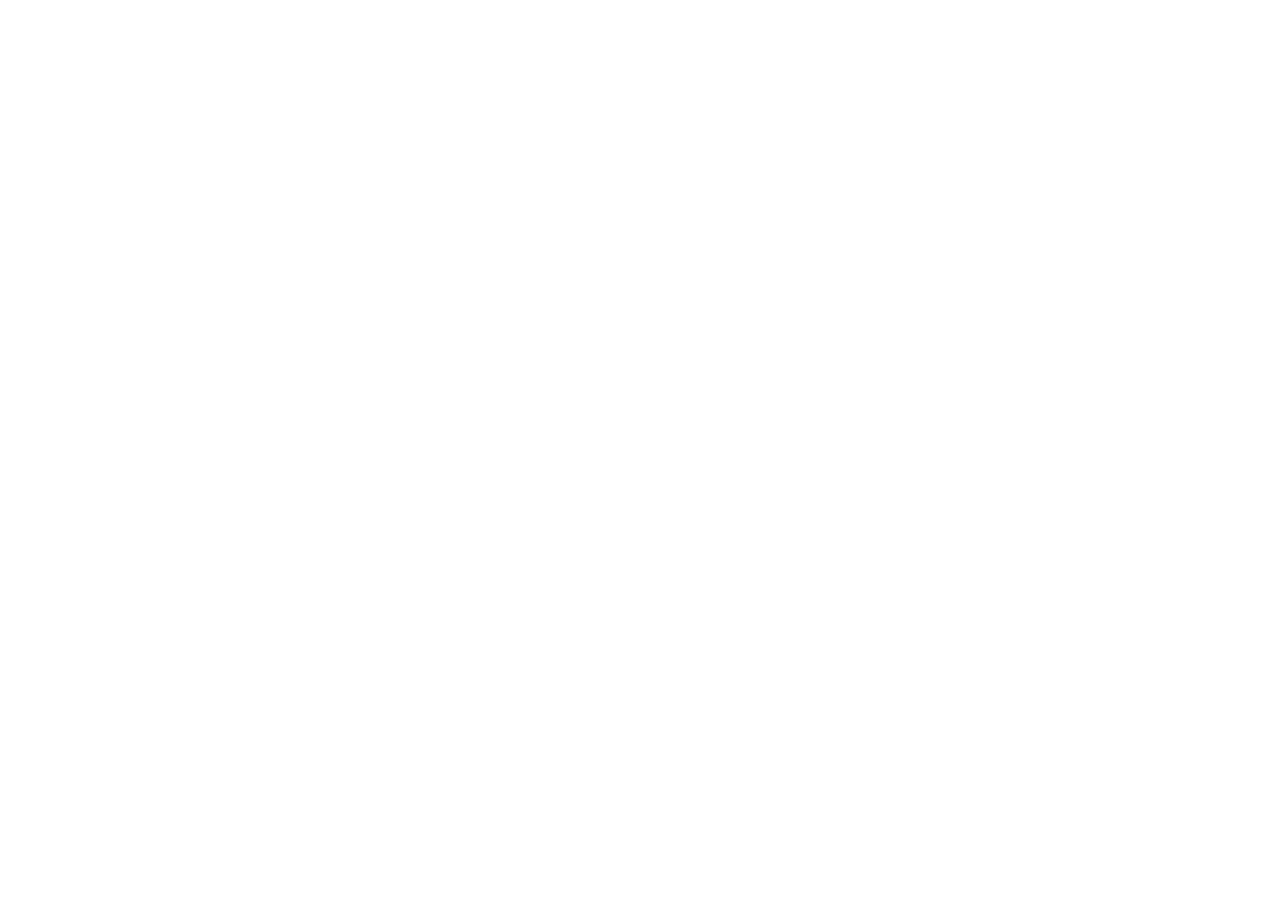
==== about.html @ 9e3078c4 "feefds" ====
<!DOCTYPE html>
<html lang="en">
<head>
    <meta charset="UTF-8">
    <meta http-equiv="X-UA-Compatible" content="IE=edge">
    <meta name="viewport" content="width=device-width, initial-scale=1.0">
    <title>about</title>
</head>
<body>
    <header></header>
    <main></main>
    <footer></footer>
</body>
</html>
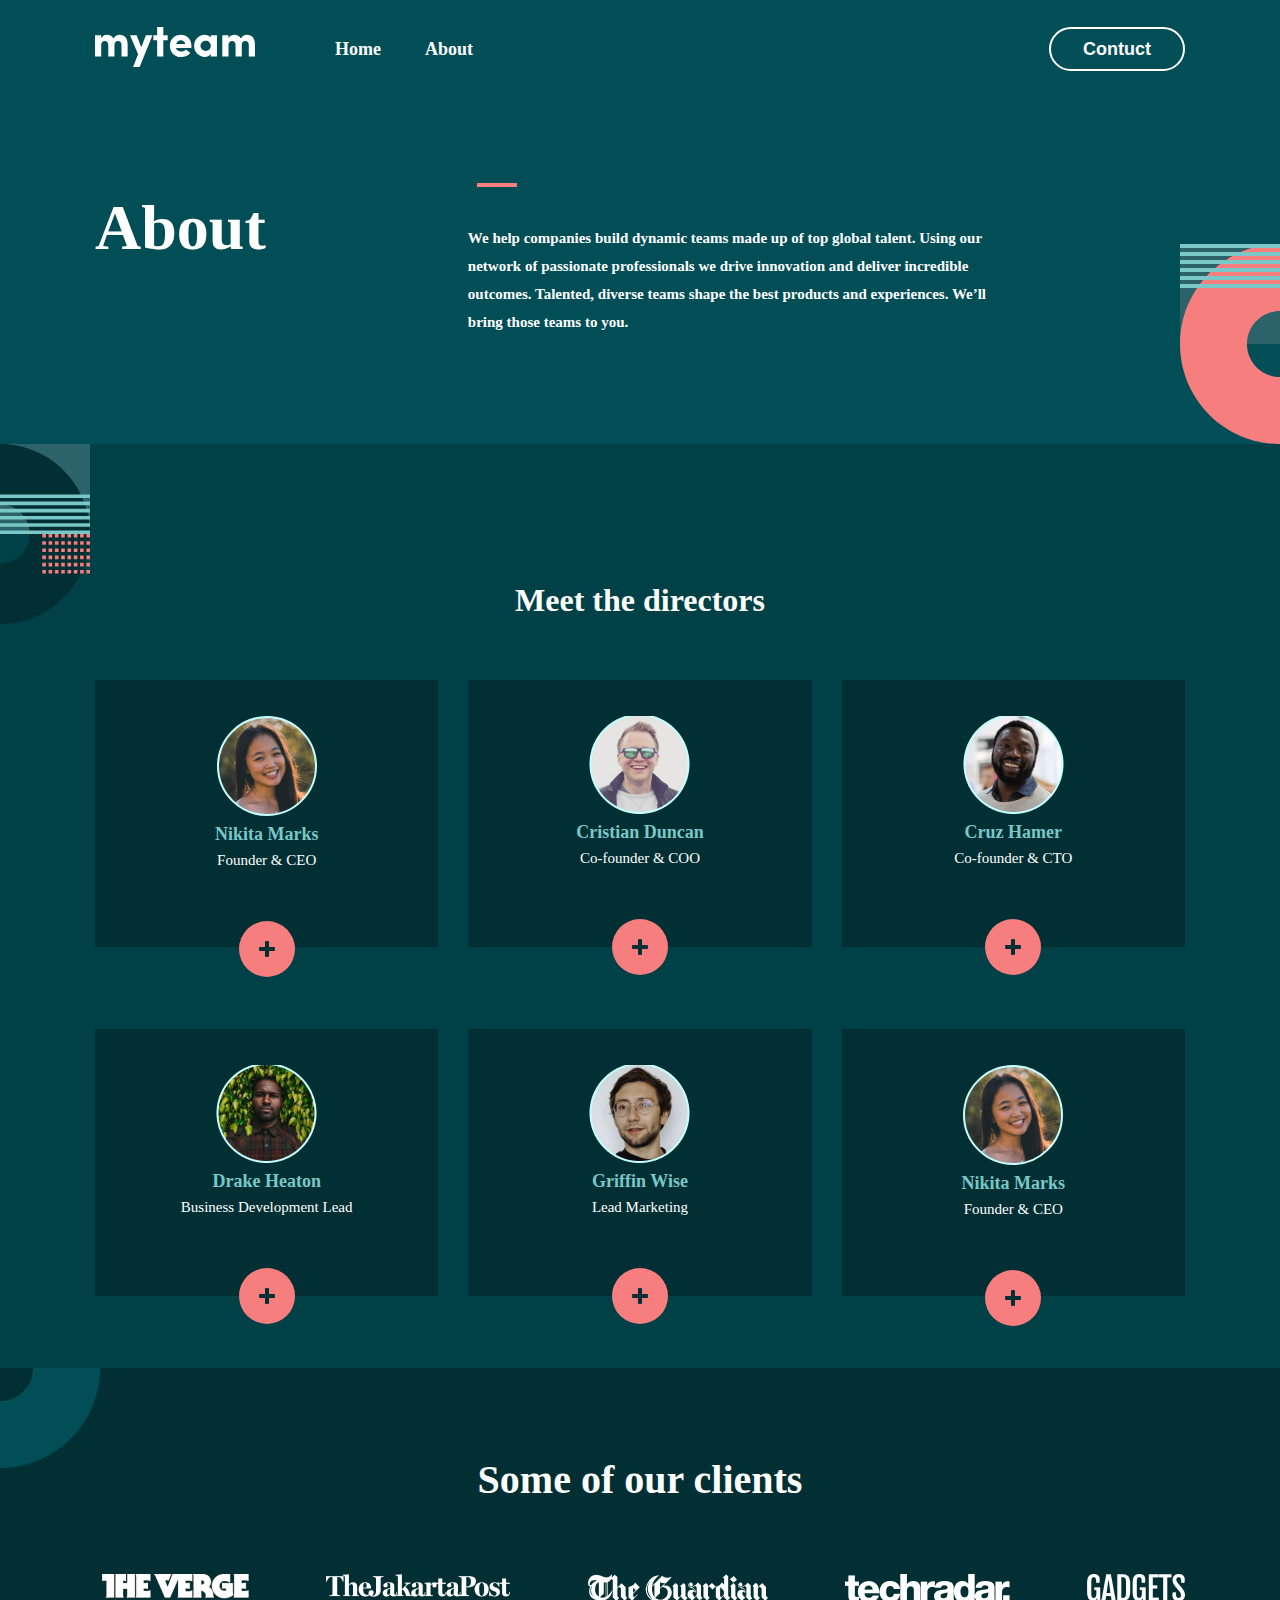
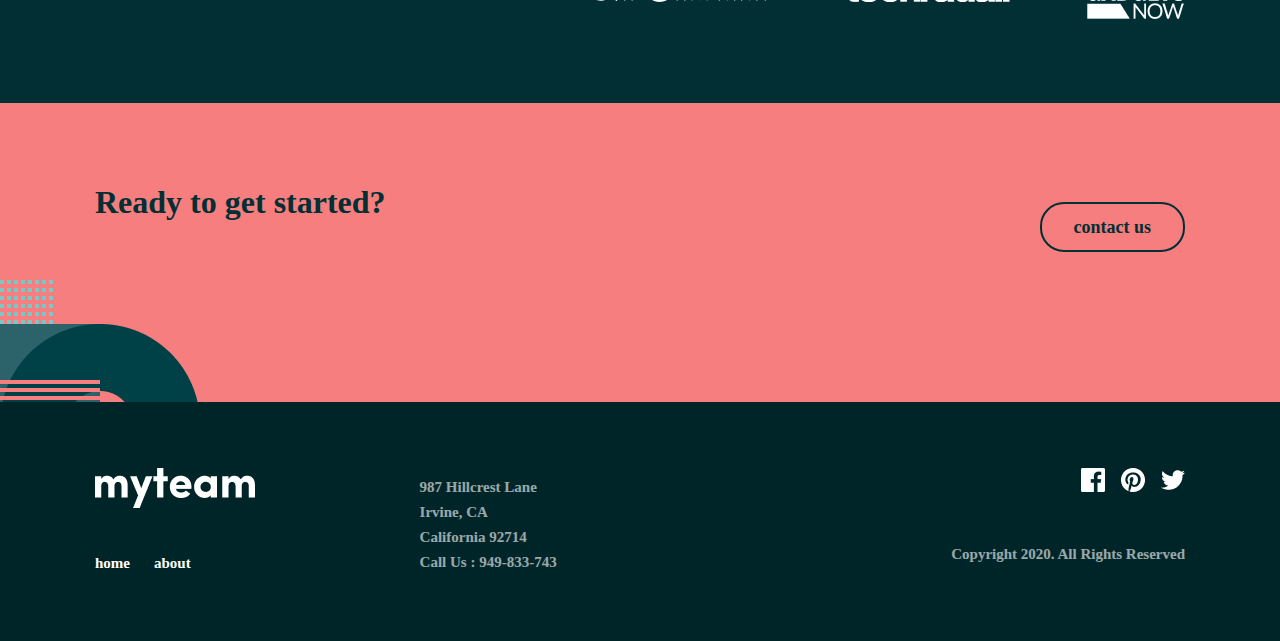
==== commit 802088e7: "f" ====
--- a/about.html
+++ b/about.html
@@ -1,14 +1,161 @@
 <!DOCTYPE html>
 <html lang="en">
-<head>
-    <meta charset="UTF-8">
-    <meta http-equiv="X-UA-Compatible" content="IE=edge">
-    <meta name="viewport" content="width=device-width, initial-scale=1.0">
+  <head>
+    <meta charset="UTF-8" />
+    <meta http-equiv="X-UA-Compatible" content="IE=edge" />
+    <meta name="viewport" content="width=device-width, initial-scale=1.0" />
     <title>about</title>
-</head>
-<body>
-    <header></header>
-    <main></main>
-    <footer></footer>
-</body>
-</html>+    <link rel="stylesheet" href="./css/about.css" />
+  </head>
+  <body>
+    <header>
+      <nav id="navbar">
+        <div class="container">
+          <div class="top-nav">
+            <div class="links">
+              <div class="logo">
+                <a href="./index.html">
+                  <img src="./images/home/myteam.svg" alt=""
+                /></a>
+              </div>
+              <div class="link-content">
+                <a href="./index.html">Home</a>
+                <a href="./about.html">About</a>
+              </div>
+            </div>
+            <button><a href="./contact.html">Contuct</a></button>
+            <span style="font-size: 30px; cursor: pointer" onclick="openNav()"
+              >&#9776;</span
+            >
+          </div>
+
+          <!-- toggle ------ -->
+          <div id="myNav" class="overlay">
+            <a href="javascript:void(0)" class="closebtn" onclick="closeNav()"
+              >&times;</a
+            >
+            <div class="overlay-content">
+              <a href="./index.html">Home</a>
+              <a href="./about.html">About</a>
+              <button><a href="./contact.html">Contuct</a></button>
+            </div>
+          </div>
+        </div>
+      </nav>
+      <section id="home">
+        <div class="container">
+          <div class="hero">
+            <div class="bord"></div>
+            <h1>About</h1>
+            <h5>
+              We help companies build dynamic teams made up of top global
+              talent. Using our network of passionate professionals we drive
+              innovation and deliver incredible outcomes. Talented, diverse
+              teams shape the best products and experiences. We’ll bring those
+              teams to you.
+            </h5>
+          </div>
+        </div>
+      </section>
+    </header>
+    <main>
+      <section>
+        <div class="container">
+          <div class="meet">
+            <h1>Meet the directors</h1>
+          </div>
+          <div class="img-card">
+            <div class="card">
+              <img class="bosh" src="./images/about/user-nikita.svg" alt="" />
+              <h5>Nikita Marks</h5>
+              <p>Founder & CEO</p>
+              <img class="pil" src="./images/about/pulid.svg" alt="" />
+            </div>
+            <div class="card">
+              <img src="./images/about/Oval.png" alt="" />
+              <h5>Cristian Duncan</h5>
+              <p>Co-founder & COO</p>
+              <img class="pil" src="./images/about/pulid.svg" alt="" />
+            </div>
+            <div class="card">
+              <img src="./images/about/Oval (1).png" alt="" />
+              <h5>Cruz Hamer</h5>
+              <p>Co-founder & CTO</p>
+              <img class="pil" src="./images/about/pulid.svg" alt="" />
+            </div>
+            <div class="card">
+              <img src="./images/about/Oval (2).png" alt="" />
+              <h5>Drake Heaton</h5>
+              <p>Business Development Lead</p>
+              <img class="pil" src="./images/about/pulid.svg" alt="" />
+            </div>
+            <div class="card">
+              <img src="./images/about/Oval (3).png" alt="" />
+              <h5>Griffin Wise</h5>
+              <p>Lead Marketing</p>
+              <img class="pil" src="./images/about/pulid.svg" alt="" />
+            </div>
+            <div class="card">
+              <img src="./images/about/user-nikita.svg" alt="" />
+              <h5>Nikita Marks</h5>
+              <p>Founder & CEO</p>
+              <img class="pil" src="./images/about/pulid.svg" alt="" />
+            </div>
+          </div>
+        </div>
+      </section>
+      <section id="some">
+        <div class="container">
+          <div class="some">
+            <h1>Some of our clients</h1>
+          </div>
+          <div class="logatip">
+            <div class="s">
+              <img src="./images/about/Object (5).png" alt="" />
+            </div>
+            <div><img src="./images/about/Object (1).png" alt="" /></div>
+            <div><img src="./images/about/Object (2).png" alt="" /></div>
+            <div><img src="./images/about/Object (3).png" alt="" /></div>
+            <div><img src="./images/about/Object (4).png" alt="" /></div>
+          </div>
+        </div>
+      </section>
+      <section id="redy">
+        <div class="container but">
+          <div><h1>Ready to get started?</h1></div>
+          <div class="pad"><button>contact us</button></div>
+        </div>
+      </section>
+    </main>
+    <footer>
+      <div class="container">
+        <div class="footer">
+          <div class="my">
+            <div class="left">
+              <div>
+                <img src="./images/about/myteam (2).png" alt="" />
+              </div>
+              <div class="fot-cont">
+                <h5>home</h5>
+                <h5>about</h5>
+              </div>
+            </div>
+            <div class="call">
+              <ul>
+                <li><p>987 Hillcrest Lane</p></li>
+                <li><p>Irvine, CA</p></li>
+                <li><p>California 92714</p></li>
+                <li><p>Call Us : 949-833-743</p></li>
+              </ul>
+            </div>
+            <div class="right">
+              <img src="./images/about/fzb.png" alt="" />
+              <h5>Copyright 2020. All Rights Reserved</h5>
+            </div>
+          </div>
+        </div>
+      </div>
+    </footer>
+    <script src="./js/main.js"></script>
+  </body>
+</html>
--- a/css/about.css
+++ b/css/about.css
@@ -0,0 +1,468 @@
+@import "./global.css";
+
+#navbar {
+  position: fixed;
+  z-index: 2;
+  width: 100%;
+  background: #014e56;
+  transition: 0.3s;
+}
+
+/* shrink------ */
+nav {
+  padding: 27px 0;
+}
+
+.navbar-shrink {
+  padding: 8px 0;
+  transition: 0.4s;
+  box-shadow: 0 -8px 0 10px rgb(221, 255, 214);
+}
+
+/* ----- */
+.top-nav {
+  display: flex;
+  justify-content: space-between;
+  align-items: center;
+}
+.links {
+  display: flex;
+  align-items: center;
+  gap: 60px;
+}
+.link-content a {
+  font-weight: 600;
+  font-size: 18px;
+  line-height: 28px;
+  color: #ffffff;
+  padding: 0 20px;
+}
+.top-nav button {
+  border: 0;
+
+  background-color: transparent;
+}
+.top-nav button a {
+  font-weight: 600;
+  font-size: 18px;
+  line-height: 28px;
+  color: white;
+  padding: 10px 32px;
+  border: 2px solid #ffffff;
+  border-radius: 24px;
+}
+.top-nav a:hover {
+  color: #f67e7e;
+}
+.link-content,
+.top-nav button {
+  display: none;
+}
+.top-nav span {
+  color: white;
+}
+/* navbar responsive */
+
+.overlay {
+  height: 100%;
+  width: 0;
+  position: fixed;
+  z-index: 1;
+  top: 0;
+  left: 0;
+  background-color: rgba(0, 0, 0, 0.9);
+  overflow-x: hidden;
+  transition: 0.5s;
+}
+
+.overlay-content {
+  position: relative;
+  top: 70px;
+  width: 100%;
+  text-align: center;
+  margin-top: 30px;
+}
+
+.overlay a {
+  padding: 20px 0;
+  text-decoration: none;
+  font-size: 36px;
+  color: #f67e7e;
+  display: block;
+  transition: 0.3s;
+}
+.overlay button {
+  background-color: transparent;
+  border: 0;
+}
+
+.overlay a:hover,
+.overlay a:focus {
+  color: white;
+  text-shadow: 1px 1px 2px black, 0 0 25px blue, 0 0 5px darkblue;
+  text-decoration: underline;
+  padding: 15px;
+}
+
+.overlay .closebtn {
+  position: absolute;
+  top: 15px;
+  right: 45px;
+  font-size: 45px;
+  color: red;
+}
+
+/* ------toggle--end---- */
+
+/* ------------------------media--------- */
+@media (min-width: 900px) {
+  .link-content,
+  .top-nav button {
+    display: block;
+  }
+  .top-nav span {
+    display: none;
+  }
+}
+
+/* home */
+#home {
+  background: #014e56;
+  background-image: url(../images/about/Mask.png);
+  background-image: url(../images/about/Group\ 8.svg);
+  background-repeat: no-repeat;
+  background-position: 100% 100%;
+  padding-top: 100px;
+}
+.hero {
+  text-align: center;
+}
+
+.hero h1 {
+  font-family: "Livvic";
+  font-style: normal;
+  font-weight: 700;
+  font-size: 64px;
+  line-height: 56px;
+  color: #ffffff;
+  padding-top: 100px;
+}
+.hero h5 {
+  font-family: "Livvic";
+  font-style: normal;
+  font-weight: 600;
+  font-size: 15px;
+  line-height: 28px;
+  color: #ffffff;
+  margin-top: 16px;
+  padding-bottom: 108px;
+}
+.bord {
+  border: 2px solid#F67E7E;
+  transform: rotate(-90deg);
+  height: 40px;
+  display: none;
+}
+@media (min-width: 750px) {
+  .hero h5 {
+    width: 45%;
+    margin: auto;
+    margin-top: 24px;
+  }
+  #home {
+    background-image: url(../images/about/Group\ sv.svg);
+  }
+}
+@media (min-width: 1000px) {
+  .hero {
+    position: relative;
+    display: flex;
+    justify-content: space-between;
+    gap: 30px;
+  }
+  .hero h5 {
+    text-align: left;
+    width: 50%;
+    padding-top: 100px;
+  }
+  .bord {
+    position: absolute;
+    left: 400px;
+    top: 65px;
+    display: block;
+  }
+}
+/* main */
+main {
+  background: #004047;
+  background-image: url(../images/about/bur.png);
+  background-repeat: no-repeat;
+  background-size: 90px;
+}
+.img-card {
+  padding-bottom: 20px;
+}
+
+.meet h1 {
+  padding-top: 140px;
+  font-family: "Livvic";
+  font-style: normal;
+  font-weight: 700;
+  font-size: 32px;
+  line-height: 32px;
+  text-align: center;
+  color: #ffffff;
+  margin-bottom: 64px;
+}
+.card .pil {
+  margin-bottom: -90px;
+  border-radius: 50%;
+  padding: 20px;
+  background-color: #f67e7e;
+}
+.card h5 {
+  font-family: "Livvic";
+  font-style: normal;
+  font-weight: 700;
+  font-size: 18px;
+  line-height: 28px;
+  text-align: center;
+  color: #79c8c7;
+}
+.card p {
+  font-family: "Livvic";
+  font-size: 15px;
+  line-height: 25px;
+  text-align: center;
+  color: #ffffff;
+}
+
+.card {
+  background: #012f34;
+  padding: 36px 0 56px;
+  text-align: center;
+  margin-bottom: 52px;
+  cursor: pointer;
+}
+@media (min-width: 750px) {
+  .img-card {
+    display: grid;
+    grid-template-columns: repeat(2, 1fr);
+    grid-gap: 30px;
+  }
+  main {
+    background-image: url(../images/about/man.svg);
+  }
+}
+@media (min-width: 1000px) {
+  .img-card {
+    display: grid;
+    grid-template-columns: repeat(3, 1fr);
+  }
+}
+/* section */
+#some {
+  background-color: #012f34;
+  background-image: url(../images/about/bu2.png);
+  background-repeat: no-repeat;
+}
+.some h1 {
+  font-family: "Livvic";
+  font-style: normal;
+  font-weight: 700;
+  font-size: 40px;
+  line-height: 48px;
+  text-align: center;
+  color: #ffffff;
+  padding-top: 88px;
+}
+.logatip {
+  padding-bottom: 30px;
+  margin-top: 70px;
+  text-align: center;
+}
+.logatip .s {
+  margin-bottom: -60px;
+  text-align: center;
+}
+.logatip img {
+  margin-bottom: 50px;
+}
+.bor {
+  margin-bottom: -80px;
+  margin-top: 64px;
+}
+@media (min-width: 850px) {
+  .logatip {
+    display: flex;
+    justify-content: space-between;
+  }
+}
+/* section */
+#redy {
+  background-color: #f67e7e;
+  background-image: url(../images/about/Group.png);
+  background-repeat: no-repeat;
+  background-position: left bottom;
+}
+.but {
+  text-align: center;
+  padding-bottom: 150px;
+}
+.but h1 {
+  font-family: "Livvic";
+  font-style: normal;
+  font-weight: 700;
+  font-size: 32px;
+  line-height: 32px;
+  color: #012f34;
+  padding-top: 83px;
+}
+.but button {
+  border: 2px solid #012f34;
+  border-radius: 24px;
+  font-family: "Livvic";
+  font-style: normal;
+  font-weight: 600;
+  background-color: transparent;
+  font-size: 18px;
+  line-height: 28px;
+  padding: 9px 32px;
+  color: #012f34;
+  margin-top: 24px;
+
+}
+.but button:hover {
+  background: #012F34;
+  color: white;
+  transition: 0.5s;
+}
+
+@media (min-width:750px){
+.but {
+  display: flex;
+  justify-content: space-between;
+}
+.pad {
+  padding-top: 75px;
+}
+}
+
+/* footer */
+footer {
+  background: #002529;
+}
+.footer {
+  text-align: center;
+}
+.left img {
+  padding-top: 66px;
+}
+.fot-cont h5 {
+  font-family: "Livvic";
+  font-style: normal;
+  font-weight: 600;
+  font-size: 15px;
+  line-height: 25px;
+  color: #ffffff;
+  margin: 24px 0;
+}
+.fot-cont {
+  display: flex;
+  justify-content: center;
+  gap: 24px;
+}
+
+.call ul p {
+  font-family: "Livvic";
+  font-style: normal;
+  font-weight: 600;
+  font-size: 15px;
+  line-height: 25px;
+  color: #ffffff;
+  mix-blend-mode: normal;
+  opacity: 0.6;
+}
+.call {
+  margin-bottom: 40px;
+}
+.right img {
+  margin-bottom: 16px;
+}
+.right h5 {
+  font-family: "Livvic";
+  font-style: normal;
+  font-weight: 600;
+  font-size: 15px;
+  line-height: 25px;
+  color: #ffffff;
+  mix-blend-mode: normal;
+  opacity: 0.6;
+  padding-bottom: 64px;
+}
+
+/* dvdvvv */
+@media (min-width: 750px) {
+  .my {
+    text-align: left;
+  }
+  .right {
+    text-align: left;
+  }
+  .right h5 {
+    text-align: end;
+    margin-top: -50px;
+  }
+  .call ul li {
+    text-align: end;
+  }
+  .right img {
+  }
+  .fot-cont {
+    display: flex;
+    justify-content: left;
+  }
+  .fot-cont h5 {
+    margin-bottom: -65px;
+  }
+  .call {
+    margin-top: -40px;
+  }
+}
+/* xncnkdjncdnk */
+
+@media (min-width: 1000px) {
+  .my {
+    display: flex;
+    justify-content: space-between;
+  }
+  .right {
+    text-align: end;
+  }
+  .right h5 {
+    text-align: end;
+    margin-top: 30px;
+  }
+  .call ul li {
+    text-align: left;
+  }
+  .right img {
+    padding-top: 66px;
+    text-align: end;
+  }
+
+  .left {
+    display: flex;
+    flex-direction: column;
+    gap: 15px;
+  }
+  .fot-cont {
+  }
+  .fot-cont h5 {
+    margin-bottom: 65px;
+  }
+  .call {
+    margin-top: 73px;
+    margin-left: -230px;
+  }
+}
